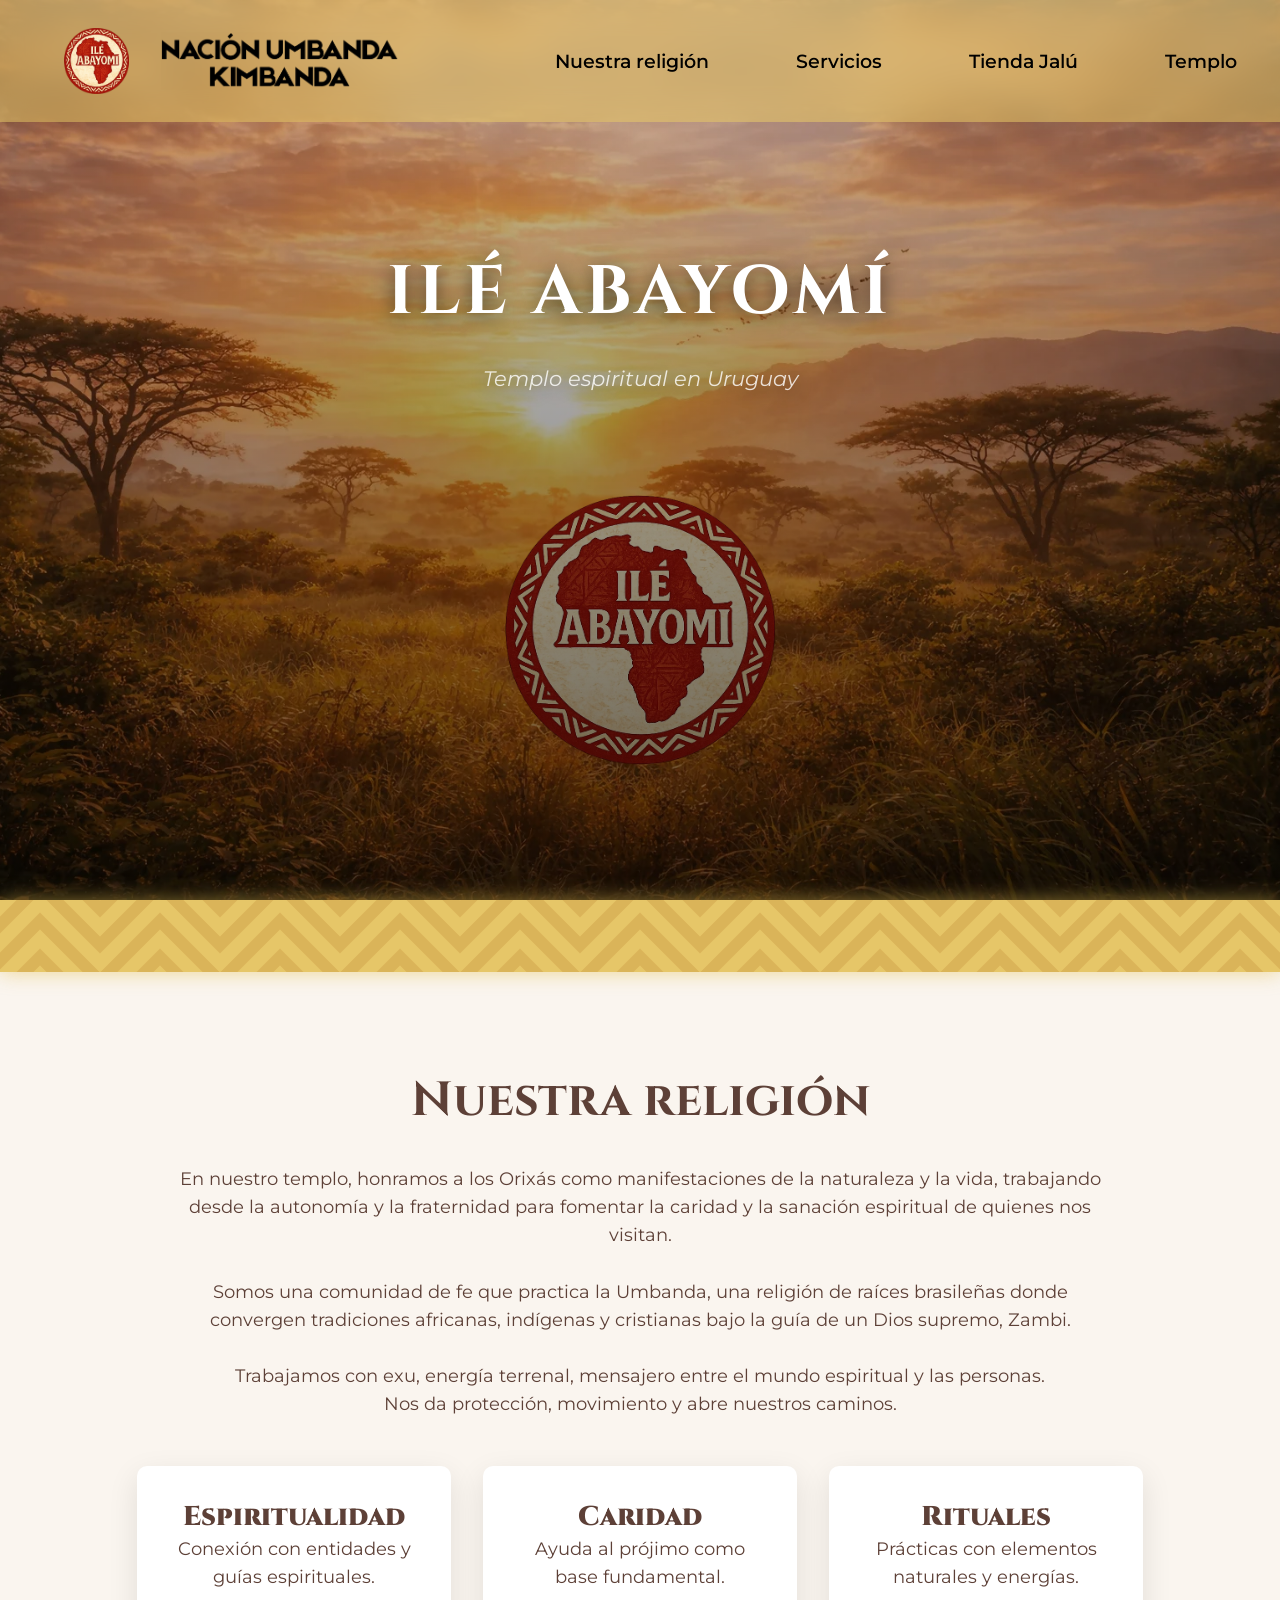
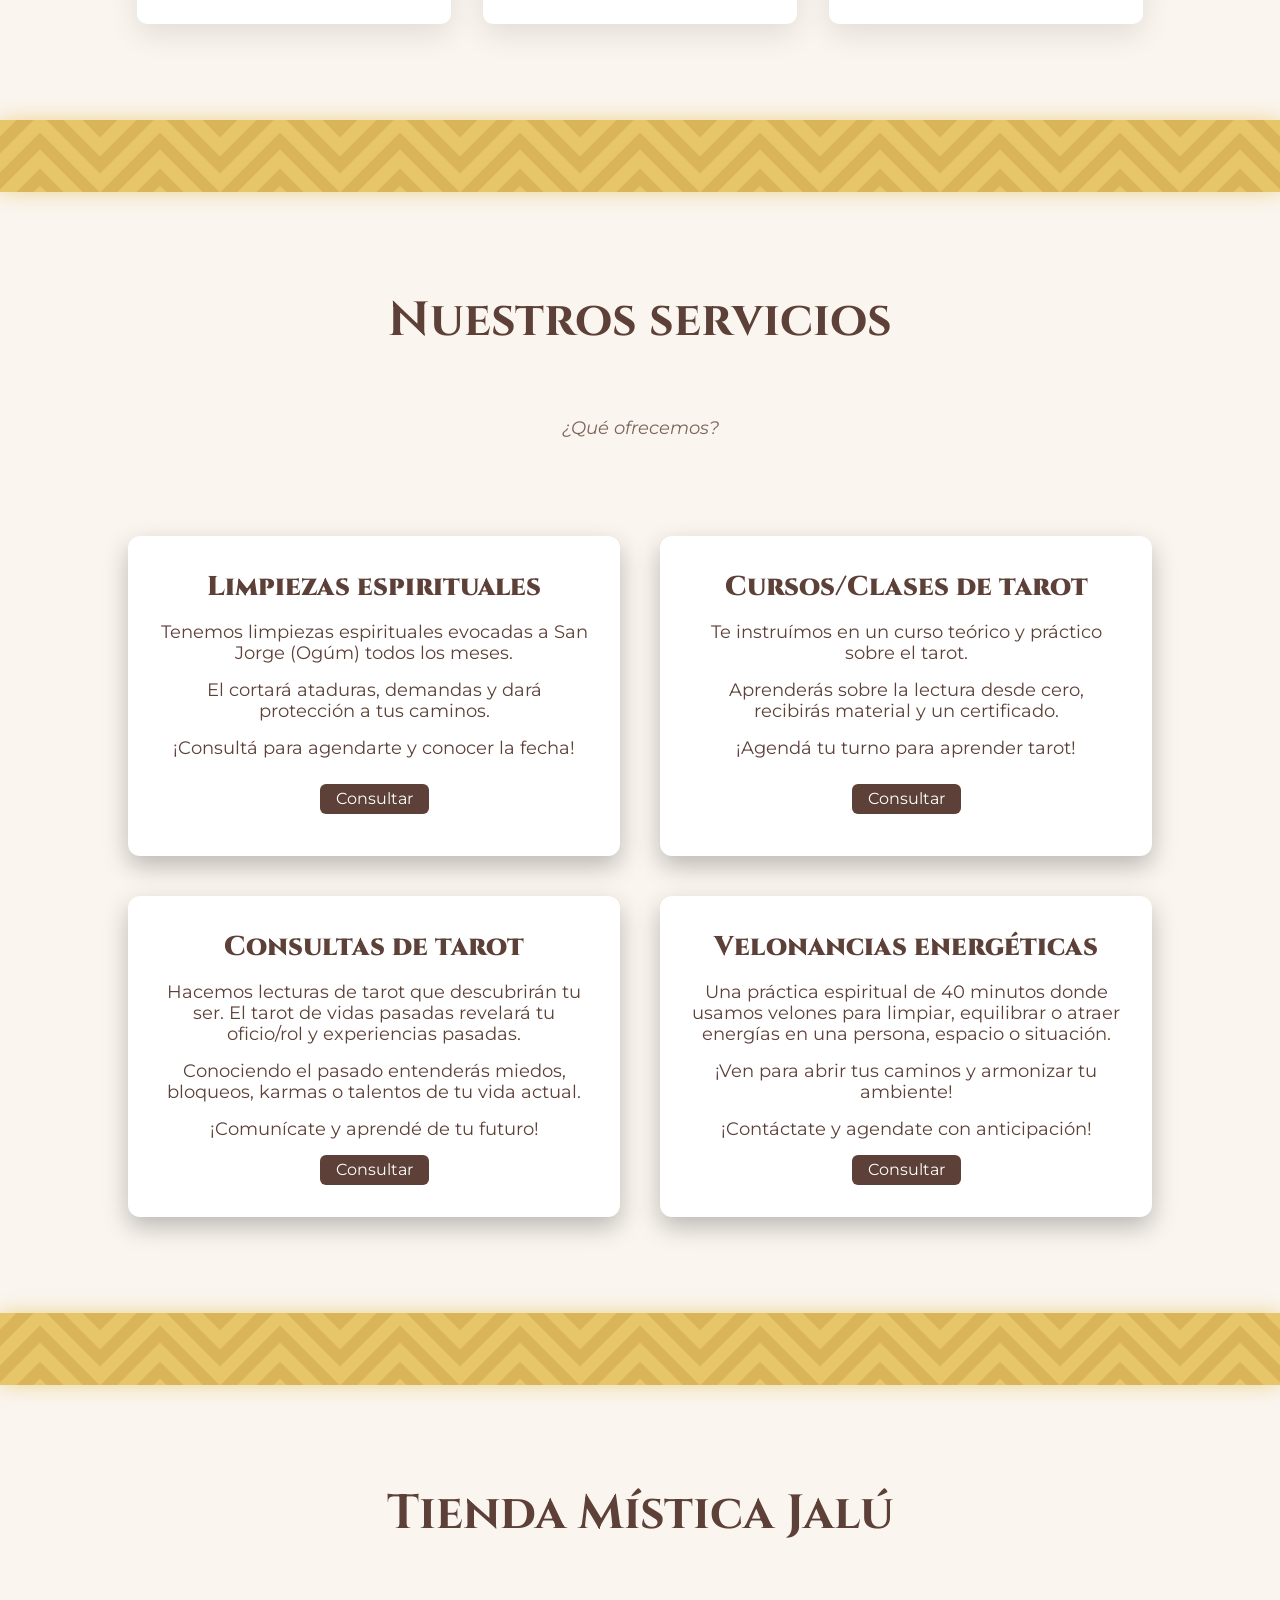
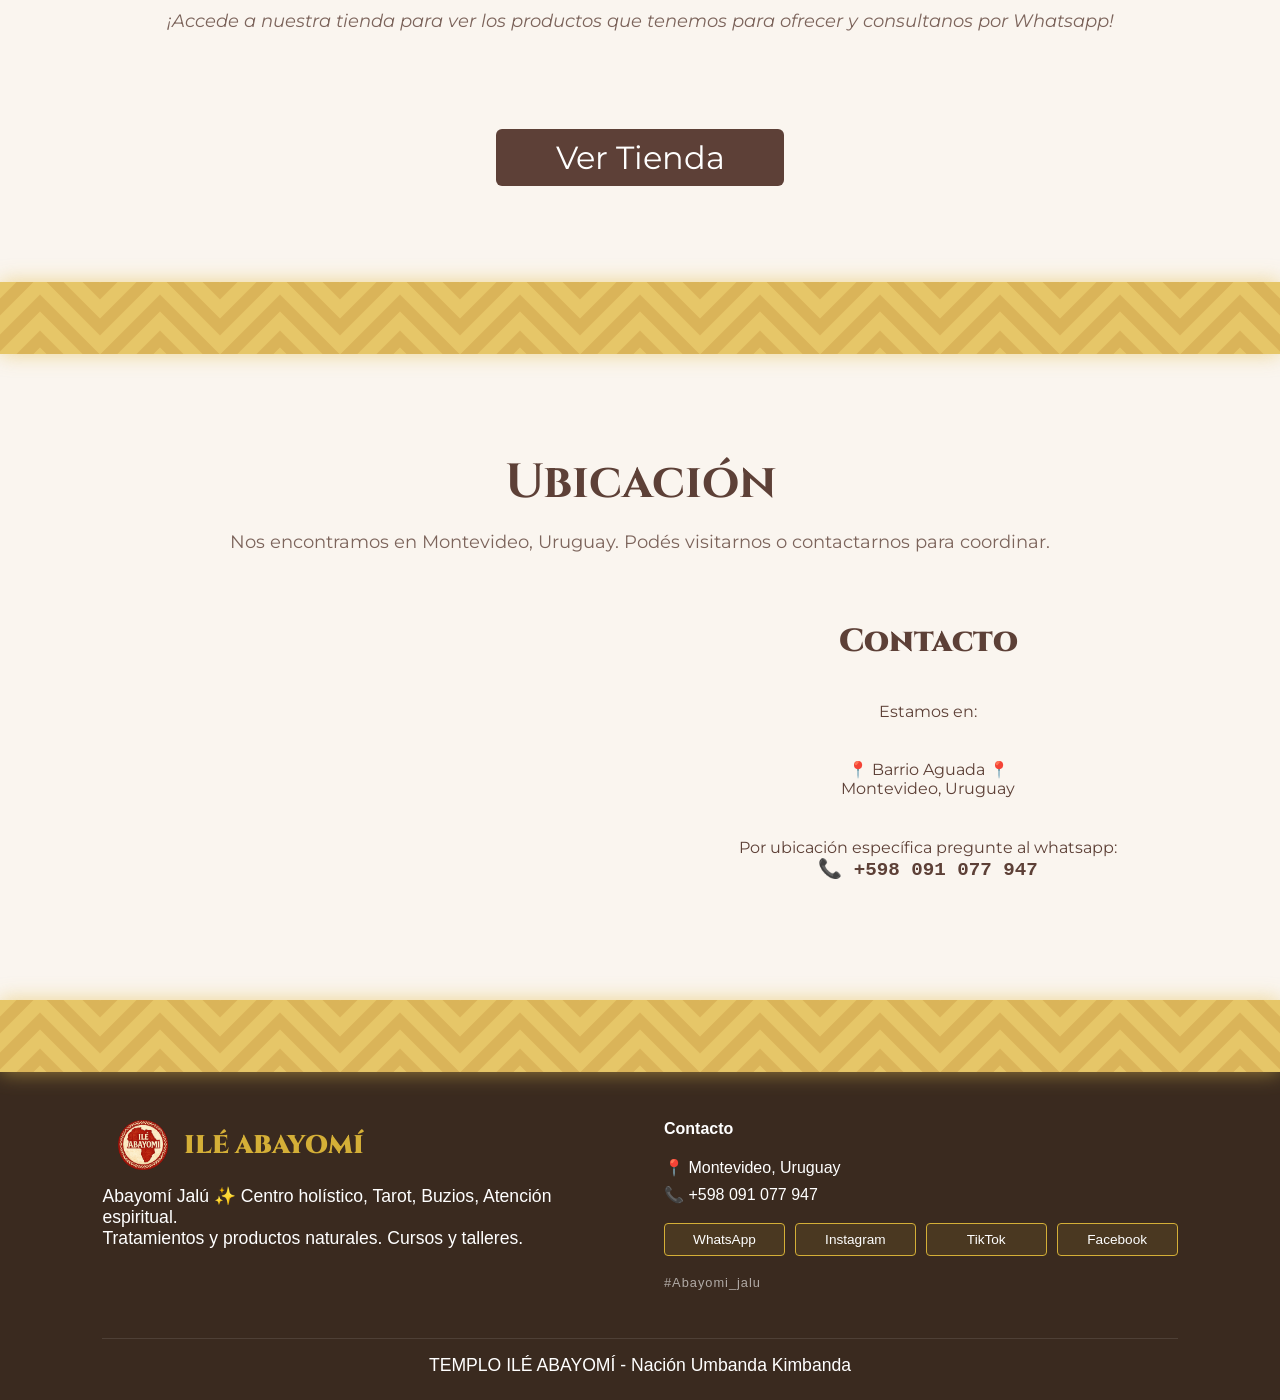
==== index.html @ a9d3235a "Update index.html" ====
<!DOCTYPE html>
<html lang="es">
<head>
    <meta charset="UTF-8">
    <meta name="viewport" content="width=device-width, initial-scale=1.0">

    <title>Ilé Abayomí | Templo de Umbanda y Tienda Mística Jalú</title>

    <link rel="icon" type="image/x-icon" href="assets/img/logo/favicon.ico">
    
    <link rel="preconnect" href="https://fonts.googleapis.com">
    <link rel="preconnect" href="https://fonts.gstatic.com" crossorigin>
    <link href="https://fonts.googleapis.com/css2?family=Cinzel:wght@400;700&family=Montserrat:wght@400;700;900&display=swap" rel="stylesheet">
    <link rel="stylesheet" href="style.css">

    <meta name="description" content="Templo de Umbanda en Montevideo. Terapias complementarias, cursos de Tarot y productos esotéricos en Tienda Mística Jalú. Encuentra guía espiritual y equilibrio.">

    <meta property="og:title" content="Ilé Abayomí | Templo & Tienda Mística">
    <meta property="og:description" content="Terapias espirituales, Tarot y productos naturales en Montevideo. Reconecta con tu esencia.">
    <meta property="og:image" content="https://abayomijalu.com/assets/img/logo/logo.webp"> 
    <meta property="og:url" content="https://abayomijalu.com">
    <meta property="og:type" content="website">

    <link rel="canonical" href="https://abayomijalu.com">
</head>
<body>
    <header>       
        <div class="div_logo">
            <a href="#hero">
                <img loading="lazy" src="assets/img/logo/logo.webp" class="logo" alt="Templo Umbanda Ilé Abayomí Montevideo logo">
                <img loading="lazy" src="assets/img/logo/horizontal.webp" alt="Templo Umbanda Ilé Abayomí Montevideo logo">
            </a>
        </div>
        <div class="menu-toggle">☰</div>
        <nav>
            <a href="#about_href">
                Nuestra religión
            </a>
            <a href="#services_href">
                Servicios
            </a>
            <a href="/TiendaMistica/">
                Tienda Jalú
            </a>
            <a href="#ubicacion_href">
                Templo
            </a>
        </nav>
    </header>
    <main>
        <section class="hero" id="hero">
            <div class="hero-content">
                <h1>ILÉ ABAYOMÍ</h1>
                <p class="subtitle">Templo espiritual en Uruguay</p>    
            </div>
            <img src="assets/img/logo/logo.webp" class="logo" alt="Templo Umbanda Ilé Abayomí Montevideo logo">
        </section>

        <div class="divisor" id="about_href"></div>

        <section class="about reveal">
            <h2>Nuestra religión</h2>

            <div class="about-content">
                <p>
                    En nuestro templo, honramos a los Orixás como manifestaciones de la naturaleza y la vida, trabajando desde la autonomía y la fraternidad para fomentar la caridad 
                    y la sanación espiritual de quienes nos visitan.
                    <br><br>
                    Somos una comunidad de fe que practica la Umbanda, una religión de raíces brasileñas donde convergen tradiciones africanas, indígenas y cristianas bajo la guía 
                    de un Dios supremo, Zambi.
                    <br><br>
                    Trabajamos con exu, energía terrenal, mensajero entre el mundo espiritual y las personas.
                    <br>
                    Nos da protección, movimiento y abre nuestros caminos.
                </p>
                

                <div class="cards">
                    <div class="card">
                        <h3>Espiritualidad</h3>
                        <p>Conexión con entidades y guías espirituales.</p>
                    </div>

                    <div class="card">
                        <h3>Caridad</h3>
                        <p>Ayuda al prójimo como base fundamental.</p>
                    </div>

                    <div class="card">
                        <h3>Rituales</h3>
                        <p>Prácticas con elementos naturales y energías.</p>
                    </div>
                </div>
            </div>
        </section>

        <div class="divisor" id="services_href"></div>

        <section class="servicios reveal" id="servicios">
            <h2>Nuestros servicios</h2>
            <p class="subtitle">¿Qué ofrecemos?</p>
            <div class="servicios-grid">
                <div class="servicio">
                    <h3>Limpiezas espirituales</h3>
                    <p>Tenemos limpiezas espirituales evocadas a San Jorge (Ogúm) todos los meses.</p>
                    <p>El cortará ataduras, demandas y dará protección a tus caminos. </p>
                    <p>¡Consultá para agendarte y conocer la fecha!</p>
                    <a href="https://wa.me/598091077947?text=Hola%20quiero%20saber%20sobre%20las%20limpiezas%20espirituales,%20lo%20vi%20en%20la%20página%20Ilé%20Abayomí."class="consultar" style="margin-top: auto; margin-bottom: auto;">Consultar</a>
                </div>
                
                <div class="servicio">
                    <h3>Cursos/Clases de tarot</h3>
                    <p>Te instruímos en un curso teórico y práctico sobre el tarot.</p>
                    <p>Aprenderás sobre la lectura desde cero, recibirás material y un certificado.</p>
                    <p>¡Agendá tu turno para aprender tarot!</p>
                    <a href="https://wa.me/598091077947?text=Hola%20quiero%20saber%20sobre%20las%20clases%20de%20tarot,%20lo%20vi%20en%20la%20página%20Ilé%20Abayomí." class="consultar" style="margin-top: auto; margin-bottom: auto;">Consultar</a>
                </div>

                <div class="servicio">
                    <h3>Consultas de tarot</h3>
                    <p>Hacemos lecturas de tarot que descubrirán tu ser. El tarot de vidas pasadas revelará tu oficio/rol y experiencias pasadas.</p>
                    <p>Conociendo el pasado entenderás miedos, bloqueos, karmas o talentos de tu vida actual.</p>
                    <p>¡Comunícate y aprendé de tu futuro!</p>
                    <a href="https://wa.me/598091077947?text=Hola%20quiero%20saber%20sobre%20las%20consultas%20de%20tarot,%20lo%20vi%20en%20la%20página%20Ilé%20Abayomí." class="consultar" style="margin-top: auto; margin-bottom: auto;">Consultar</a>
                </div>

                <div class="servicio">
                    <h3>Velonancias energéticas</h3>
                    <p>Una práctica espiritual de 40 minutos donde usamos velones para limpiar, equilibrar o atraer energías en una persona, espacio o situación.</p>
                    <p>¡Ven para abrir tus caminos y armonizar tu ambiente!</p>
                    <p>¡Contáctate y agendate con anticipación!</p>
                    <a href="https://wa.me/598091077947?text=Hola%20quiero%20saber%20sobre%20las%20velonancias%20energéticas,%20lo%20vi%20en%20la%20página%20Ilé%20Abayomí." class="consultar" style="margin-top: auto; margin-bottom: auto;">Consultar</a>
                </div>
            </div>
        </section>

        
        <div class="divisor" id="products_href"></div>

        <section class="shop_advice">
            <h2>Tienda Mística Jalú</h2>
            <p class="subtitle" style="margin-top: 4rem">
                ¡Accede a nuestra tienda para ver los productos que tenemos para ofrecer y consultanos por Whatsapp!
            </p>   
            <a class="consultar" style="margin-top: 3rem;" href="/TiendaMistica/" >Ver Tienda</a>
        </section>
        
        <div class="divisor" id="ubicacion_href"></div>

        <section class="ubicacion reveal" id="ubicacion">
            <h2>Ubicación</h2>

            <p class="ubicacion-texto">
                Nos encontramos en Montevideo, Uruguay. Podés visitarnos o contactarnos para coordinar.
            </p>

            <div class="ubicacion-container">
                <div class="mapa">
                    <iframe 
                        src="https://www.google.com/maps?q=Aguada,Montevideo,Uruguay&z=15&output=embed"
                        loading="lazy">
                    </iframe>
                </div>

                <div class="info">
                    <h3>Contacto</h3>
                    <p> Estamos en: </p>
                    <p>📍 Barrio Aguada 📍 <br>Montevideo, Uruguay</p>
  
                    <p style="text-align: center;">Por ubicación específica pregunte al whatsapp: <br> <a href="https://wa.me/598091077947?text=Hola,%20¿dónde%20se%20ubica%20el%20templo%20Ilé%20Abayomí?" target="_blank" class="btn">
                        📞 +598 091 077 947 
                    </a></p>

                    
                </div>
            </div>
        </section>

        <div class="divisor"></div>

    </main>

    <footer>
        <div class="footer-container">
            <div class="footer-section">
                <h3 style="display: flex; align-items: center; gap: 1rem; margin-left: 1rem; "><img loading="lazy" src="assets/img/logo/logo.webp" class="logo" style="width: 50px" alt="Templo Umbanda Ilé Abayomí Montevideo logo">ILÉ ABAYOMÍ</h3>
                <p>Abayomí Jalú ✨ Centro holístico, Tarot, Buzios, Atención espiritual.<br> 
                Tratamientos y productos naturales. Cursos y talleres.</p>
            </div>

        <div class="footer-section" id="footer-contacto">
            <h4>Contacto</h4>
            
            <div class="info-directa">
                <span>📍 Montevideo, Uruguay</span>
                <span>📞 +598 091 077 947</span>
            </div>

            <div class="redes-contenedor">
                <a href="https://wa.me/598091077947" target="_blank" class="red-link">WhatsApp</a>
                <a href="https://www.instagram.com/abayomi_jalu/" target="_blank" class="red-link">Instagram</a>
                <a href="https://www.tiktok.com/@abayom.jal" target="_blank" class="red-link">TikTok</a>
                <a href="https://www.facebook.com/share/19mAh4aRN4/" target="_blank" class="red-link">Facebook</a>
            </div>
            
            <span class="user-handle">#Abayomi_jalu</span>
        </div>
        </div>

        <div class="footer-bottom">
            <p>TEMPLO ILÉ ABAYOMÍ - Nación Umbanda Kimbanda</p>
            
        </div>
    </footer>

    <script>
        const toggle = document.querySelector(".menu-toggle");
        const nav = document.querySelector("nav");

        toggle.addEventListener("click", () => {
            nav.classList.toggle("active");
        });

        const reveals = document.querySelectorAll(".reveal");

        window.addEventListener("scroll", () => {
            reveals.forEach(el => {
                const top = el.getBoundingClientRect().top;
                const windowHeight = window.innerHeight;

                if(top < windowHeight - 50){
                    el.classList.add("active");
                }
            });
        });
    </script>

    <script type="application/ld+json">
    {
    "@context": "https://schema.org",
    "@type": "ReligiousOrganization",
    "name": "Ilé Abayomí",
    "address": {
        "@type": "PostalAddress",
        "addressLocality": "Montevideo",
        "addressCountry": "UY"
    },
    "areaServed": "Montevideo",
    "telephone": "+598091077947"
    }
    </script>
</body>
</html>
---- style.css ----
:root   {
    --blanco: rgb(253, 248, 228);
    --color-primario: #e0c361;
    --color-primario2: #c18a24;
    --color-contraste: #5D4037;
}

html{
    scroll-behavior: smooth;
}

img {
    pointer-events: none;
    user-select: none;
}


*{
    margin: 0;
    padding: 0;
}

a{
    text-decoration: none;
}

body{
    background-color: rgb(250, 245, 239);
    color: var(--color-contraste);
    font-family: 'Montserrat', sans-serif;
}

h1, h2, h3 {
    font-family: 'Cinzel', serif;
}
h2{
    text-align: center;
    font-size: 3rem;
}

.subtitle {
    font-style: italic;
    opacity: 0.8;
    margin-bottom: 50px;
}

.reveal{
    opacity: 0;
    transform: translateY(40px);
    transition: all 0.8s ease;
}

.reveal.active{
    opacity: 1;
    transform: translateY(0);
}

p{
    font-size: 1.1rem;

    overflow-wrap: break-word;
    word-break: break-word; 
}



.divisor{
    width: 100%;
    height: 72px;
    background-size: 120px 36px;
    background-position: center;
    opacity: 0.85;
    background-color: #e3be51;
    background-image: url("data:image/svg+xml,%3Csvg width='40' height='12' viewBox='0 0 40 12' xmlns='http://www.w3.org/2000/svg'%3E%3Cpath d='M0 6.172L6.172 0h5.656L0 11.828V6.172zm40 5.656L28.172 0h5.656L40 6.172v5.656zM6.172 12l12-12h3.656l12 12h-5.656L20 3.828 11.828 12H6.172zm12 0L20 10.172 21.828 12h-3.656z' fill='%23c18a24' fill-opacity='0.4' fill-rule='evenodd'/%3E%3C/svg%3E");
    box-shadow: 0 0 20px rgba(227, 190, 81, 0.7);
}



header {
    width: 100%;
    display: flex;
    justify-content: space-between;
    align-items: center;
    height: calc(8vh + 50px);
    background-color: var(--color-acento);
    position: fixed;
    z-index: 9999;
    backdrop-filter: blur(15px);
    -webkit-backdrop-filter: blur(15px);
    background-color: rgba(238, 207, 103, 0.5);
    top: 0;
}

.div_logo{
    width: 55%;
    max-width: 400px;
    min-width: 150px;
    height: 100%;
    display: flex;
    align-items: center;
    padding: 2rem;
}

.div_logo > a{
    display: flex;
    width: 100%;
    height: 60%;
    flex-direction: row;
    align-items: center;
    justify-content: space-evenly;
}

.div_logo > a > img{
    height: 80%;
}
.div_logo > a > .logo{
    height: 90%;
}


.logo {
    aspect-ratio: 1 / 1;
}

@media (max-width: 950px){
    .div_logo{
        padding: 1rem;
    }
}

@media (max-width: 650px){
    .div_logo{
        width: 70%;
        padding: 1rem;
    }
    .div_logo > a{
        height: 15vw;
    }
    .div_logo > a > img{
        width: 70%;
    }
    .div_logo > a > .logo{
        height: 70%;
        width: auto;
    }
}


nav{
    width: 45%;
    min-width: 200px;
    display: flex;
    flex-wrap: wrap;
    justify-content: space-around;
    color: #000000;
    font-weight: 550;
}
nav > a{
    font-size: calc(0.8rem + 0.5vw);
    cursor: pointer;
    transition: 0.15s ease-in-out;
    color: #000000;
}

nav a:hover{
    color: #5D4037;
    cursor: pointer;
}

.menu-toggle{
    display: none;
    font-size: 2rem;
    cursor: pointer;
    margin-right: 2rem;
    user-select: none;
}

@media (max-width: 1400px){
    nav{
        width: 60%;
    }
}

section{
    padding: 6rem 10%;
    text-align: center;
}


@media (max-width: 1000px){

    nav{
        position: fixed;
        top: calc(8vh + 50px);
        right: 0vw;
        flex-direction: column;
        
        backdrop-filter: blur(15px);
        -webkit-backdrop-filter: blur(15px);
        background-color: rgba(212, 184, 92, 0.65);
        text-align: center;

        transform: translateX(80px);
        opacity: 0;
        pointer-events: none;

        width: 25vw;
        height: 200px;
        
        padding: 1rem;

        transition: all 0.3s ease;
        cursor: pointer;
    }

    nav > a{
        font-size: calc(1rem + 0.5vw);
    }

    nav.active{
        display: flex;
        transform: translateX(0);
        opacity: 1;
        pointer-events: auto;
    }

    .menu-toggle{
        display: block;
    }
}



.hero{
    padding: 0 1rem;
    height: 100vh;
    background-image: url("/assets/img/hero.webp");
    background-position: center;
    background-size: cover;
    overflow: hidden;
}

.hero img{
    margin-top: 3vh;
    height: 30%;
    z-index: 99;
}

@media (max-width: 800px){
    .hero img{
        margin-top: 7vh;
        width: 40vw;
        height: 40vw;
    }
}

.hero-content{
    display: flex;
    justify-content: center;
    flex-wrap: wrap;
    width: 100%;
    margin-top: 22vh;
    height: 30vh;
}

.hero::before{
    height: 100vh;
    content: "";
    position: absolute;
    inset: 0;
    background: linear-gradient(
        to bottom,
        rgba(0,0,0,0.15),
        rgba(0,0,0,0.6)
    );
}

h1{
    font-size: calc(1.4rem + 3.6vw);
    font-weight: 700;
    letter-spacing: 4px;
    color: #ffffff;
    z-index: 15;
    width: 100%;
    text-align: center;
    padding-top: 3rem;
    text-shadow: 0 4px 20px rgba(0,0,0,0.6);
}

.hero-content > p{
    z-index: 5;
    color:#ffffff;
    font-family: 'Montserrat', sans-serif;
    font-size: calc(0.7rem + 0.8vw);
    text-shadow: 0 4px 20px rgba(0,0,0,0.6);
}

.hero-content{
    animation: fadeUp 1s ease;
}

@keyframes fadeUp{
    from{
        opacity: 0;
        transform: translateY(40px);
    }
    to{
        opacity: 1;
        transform: translateY(0);
    }
}






.about-content{
    margin-top: 2rem;
}

.about p{
    max-width: 950px;
    margin: auto;
    line-height: 1.6;
}

.cards{
    margin-top: 3rem;
    display: flex;
    gap: 2rem;
    height: fit-content;
    width: 80vw;
    justify-content: center;
    flex-wrap: wrap;
    cursor:default;
}

.card h3{
    width: 100%;
}

.card{
    background: white;
    width: 250px;
    padding: 2rem;
    border-radius: 10px;
    box-shadow: 0 10px 30px rgba(0,0,0,0.1);
    transition: 0.15s;
}

@media (max-width: 300px){
    .card{
        max-width: 200px;
        width: 250px;
    }
}

.card:hover{
    transform: translateY(-10px);
}






h3{
    font-size: 1.7rem;
    font-weight: 900;
}

.servicios{
    display: flex;
    text-align: center;
    flex-direction: column;
    justify-content: space-evenly;
}

.servicios h2{
    padding-bottom: 4rem;
    width: 100%;
    text-align: center;
}

.servicios-grid {
    margin-top: 3rem;
    width: 100%;
    margin-left: auto;
    margin-right: auto;
    display: grid;
    /* Forzamos 2 columnas y 2 filas con tu medida base */
    grid-template-columns: repeat(2, minmax(calc(2vw + 200px), 1fr));
    grid-template-rows: repeat(2, minmax(calc(2vw + 200px), 1fr));
    gap: 2.5rem;
}

@media (max-width: 1200px){
    .servicio p{
        font-size: 1rem;
    }
}

@media (max-width: 900px){
    .servicios-grid {
        margin-top: 3rem;
        width: 100%;
        display: grid;
        /* Forzamos 2 columnas y 2 filas con tu medida base */
        grid-template-columns: repeat(1, minmax(calc(2vw + 200px), 1fr));
        grid-template-rows: repeat(1, minmax(calc(2vw + 200px), 1fr));
        gap: 2rem;
    }
}



.servicio{
    background: white;
    padding: 2rem;
    border-radius: 12px;
    box-shadow: 0 10px 25px rgba(0,0,0,0.25);
    transition: 0.3s;
    display: flex;
    flex-direction: column;
    justify-content: space-between;
    gap: 1rem;
}

.servicio:hover{
    transform: translateY(-5px);
}

.consultar{
    padding: 0.3rem 1rem;
    background: var(--color-acento);
    color: #ffffff;
    background-color: #5D4037;
    text-decoration: none;
    border-radius: 6px;
    height: 20px;
    transition: 0.2s;
    margin-left: auto;
    cursor:pointer;
    margin-bottom: auto;
    margin-right: auto;
}

.consultar:hover{
    background: #c9a93f;
}






.ubicacion-texto{
    margin-top: 1rem;
    opacity: 0.8;
}

.ubicacion-container{
    margin-top: 3rem;
    display: flex;
    width: 100%;
    gap: 4rem;
    flex-wrap: wrap;
    justify-content: center;
}

.mapa iframe{
    width: 40vw;
    height: 300px;
    border: none;
    border-radius: 12px;
}


.info{
    height: 300px;
    text-align: left;
    display: flex;
    flex-direction: column;
    justify-content: space-around;
    align-items: center;

}

.info p{
    font-size: 1rem;
    text-align: center;
}

@media (max-width: 1020px){
    .mapa iframe{
        width: 80vw;
        height: calc(30vw + 100px);
    }
    .info{
        align-items: center;
    }
}

@media (max-width: 720px){
    .mapa iframe{
        width: 80vw;
        height: calc(25vw + 300px);
    }
}


.info a{
    color: var(--color-contraste);
    font-family: 'Courier New', Courier, monospace;
    font-weight: 700;
    font-size: 1.2rem;
    transition: 0.2s;
}

.info a:hover{
    color: #c18a24;
}

.info h3{
    font-size: 2rem;
}


.shop_advice{
    display: flex;
    height: fit-content;
    flex-direction: column;
    justify-content: space-between;
}

.shop_advice > a{
    width: 16rem;
    height: 3rem;
    font-size: 2rem;
    display: flex;
    align-items: center;
    justify-content: center;
}

@media (max-width: 400px){
    .shop_advice > a{
        width: 70vw;
        height: 20vw;
    }
}



footer {
    background: #3a2a1f;
    color: #fff;
    padding: 3rem 8% 1.5rem;
    font-family: 'Segoe UI', Tahoma, Geneva, Verdana, sans-serif;
}

.footer-container {
    display: flex;
    justify-content: space-between;
    align-items: flex-start;
    gap: 3rem;
    flex-wrap: wrap;
}

.footer-section {
    flex: 1;
    min-width: 200px;
    margin-left: auto;
    margin-right: auto;
}

.footer-section h3 {
    color: #d4af37; /* Dorado */
    font-size: 1.6rem;
    margin-bottom: 1rem;
}

#footer-contacto {
    display: flex;
    flex-direction: column;
    gap: 1.2rem;
}

.info-directa {
    display: flex;
    flex-direction: column;
    gap: 0.5rem;
}

.redes-contenedor {
    display: grid;
    grid-template-columns: repeat(auto-fit, minmax(100px, 1fr)); 
    gap: 10px;
    width: 100%;
}

.red-link {
    display: flex;
    align-items: center;
    justify-content: center;
    padding: 8px 5px;
    background: rgba(212, 175, 55, 0.1); /* Fondo dorado muy sutil */
    border: 1px solid #d4af37;
    border-radius: 4px;
    color: #fff !important; /* Forzamos que no sea azul */
    text-decoration: none !important;
    font-size: 0.85rem;
    transition: all 0.3s ease;
}

.red-link:hover {
    background: #d4af37;
    color: #3a2a1f !important;
}

.user-handle {
    font-size: 0.8rem;
    opacity: 0.6;
    letter-spacing: 1px;
}

.footer-bottom {
    text-align: center;
    margin-top: 3rem;
    padding-top: 1rem;
    border-top: 1px solid rgba(255,255,255,0.1);
    font-size: 0.8rem;
}

/* --- RESPONSIVE PARA MÓVIL --- */
@media (max-width: 768px) {
    .footer-container {
        flex-direction: column;
        text-align: center;
    }
    
    #footer-contacto {
        align-items: center;
        width: 100%;
    }

    .redes-contenedor {
        /* En móvil, si son muchos, se ponen de a 2 por fila */
        grid-template-columns: repeat(2, 1fr);
        max-width: 250px;
    }
}
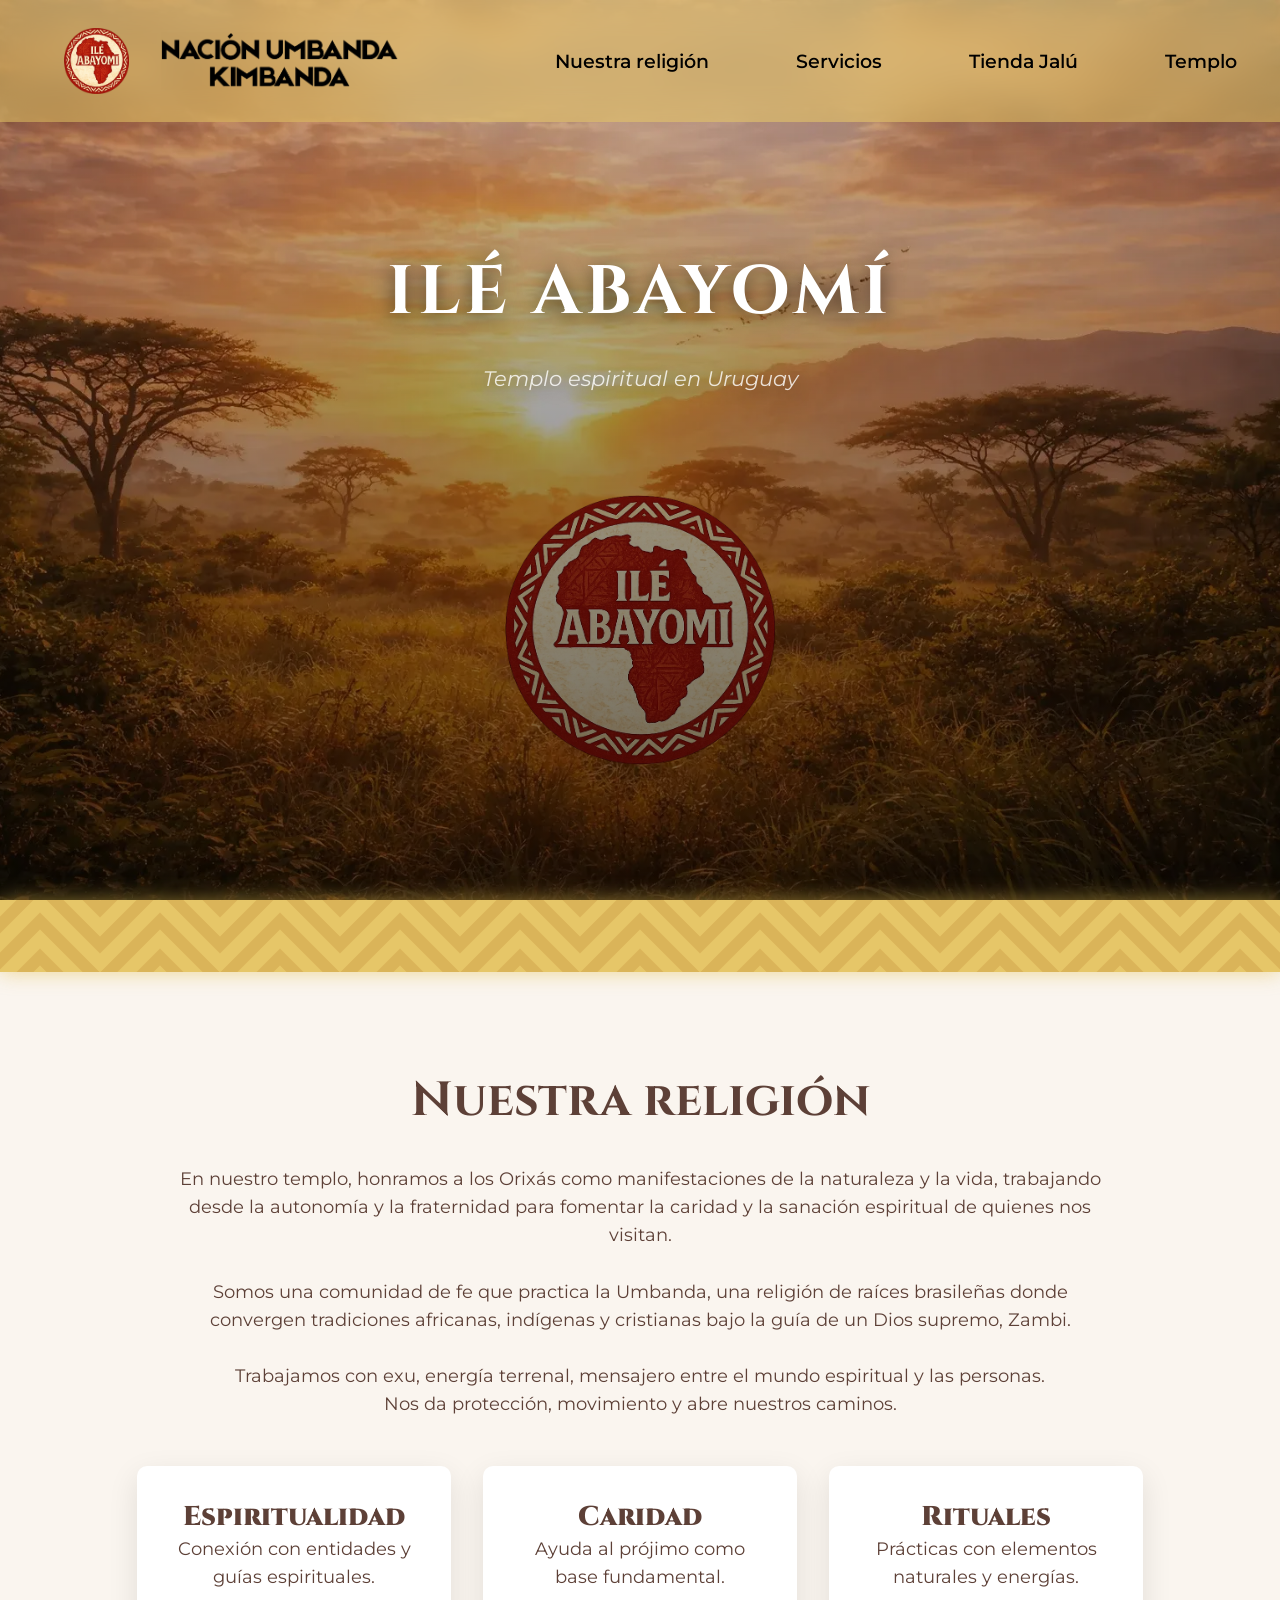
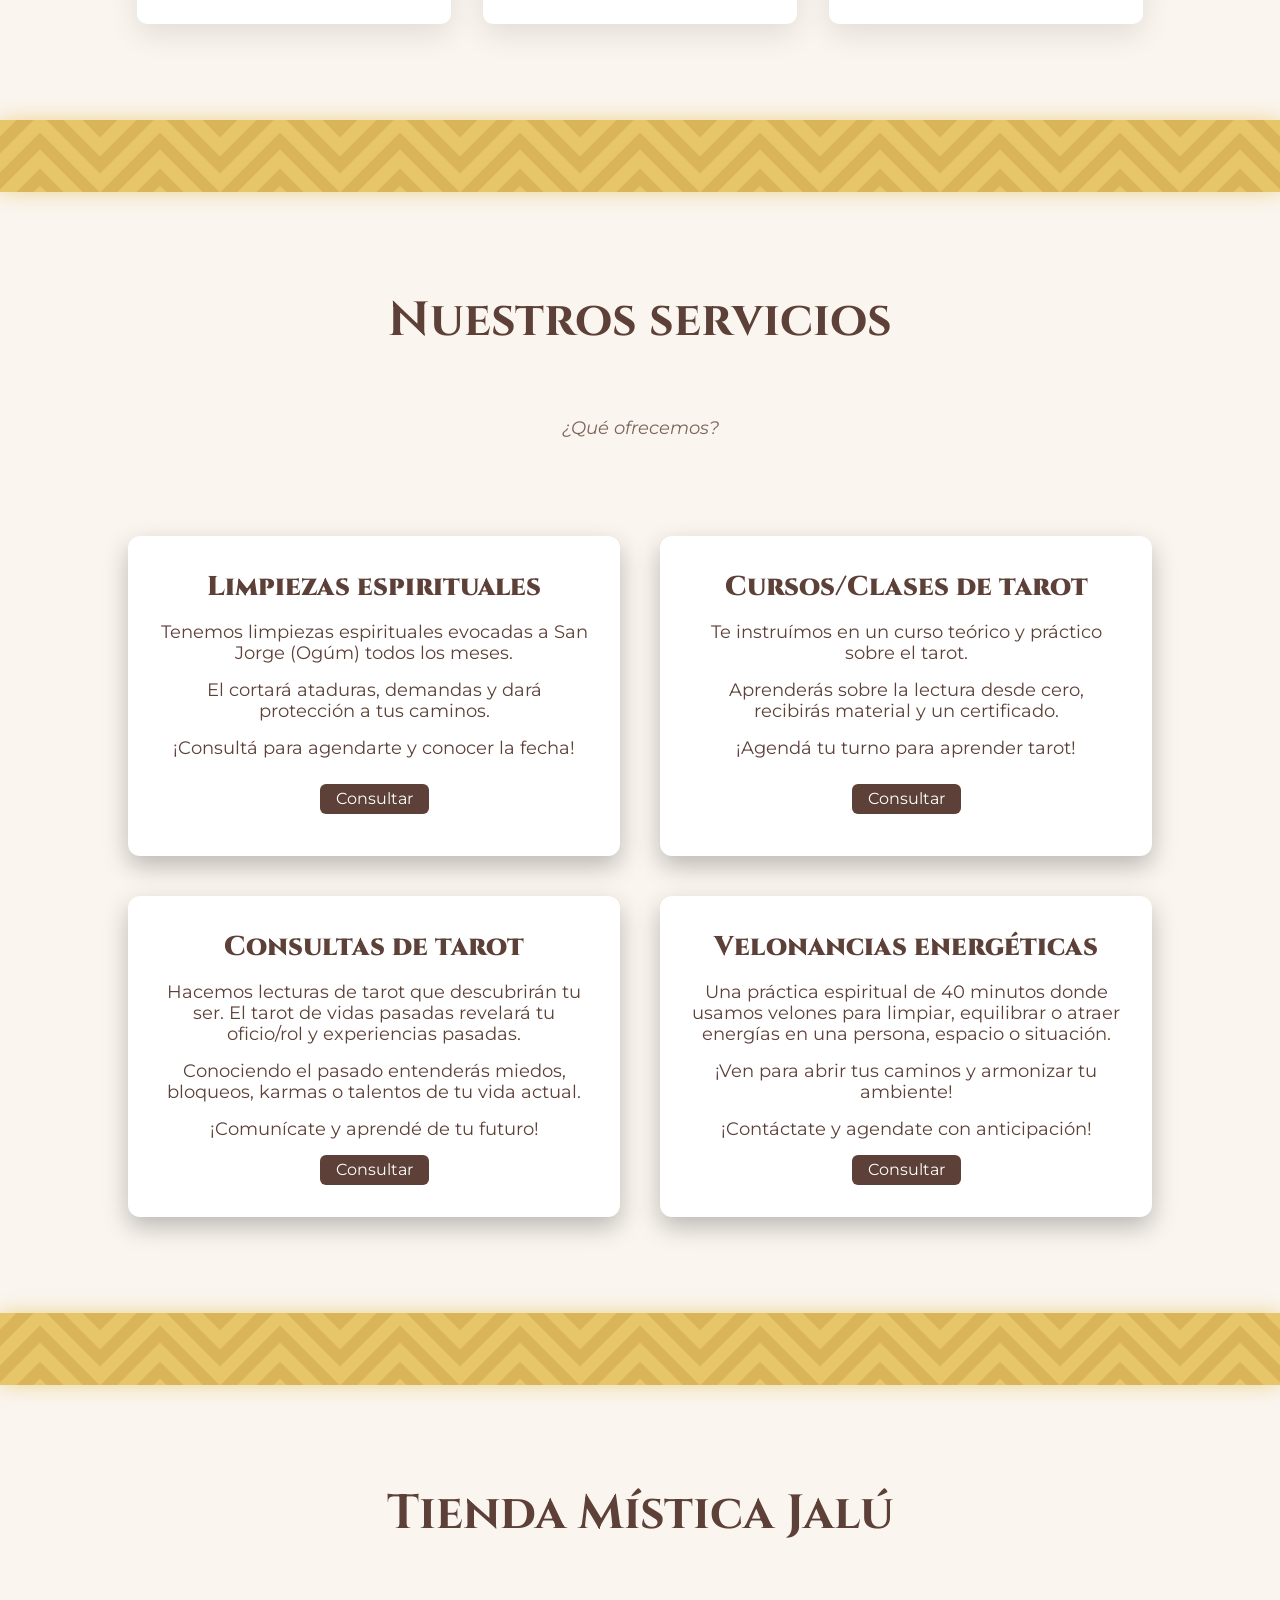
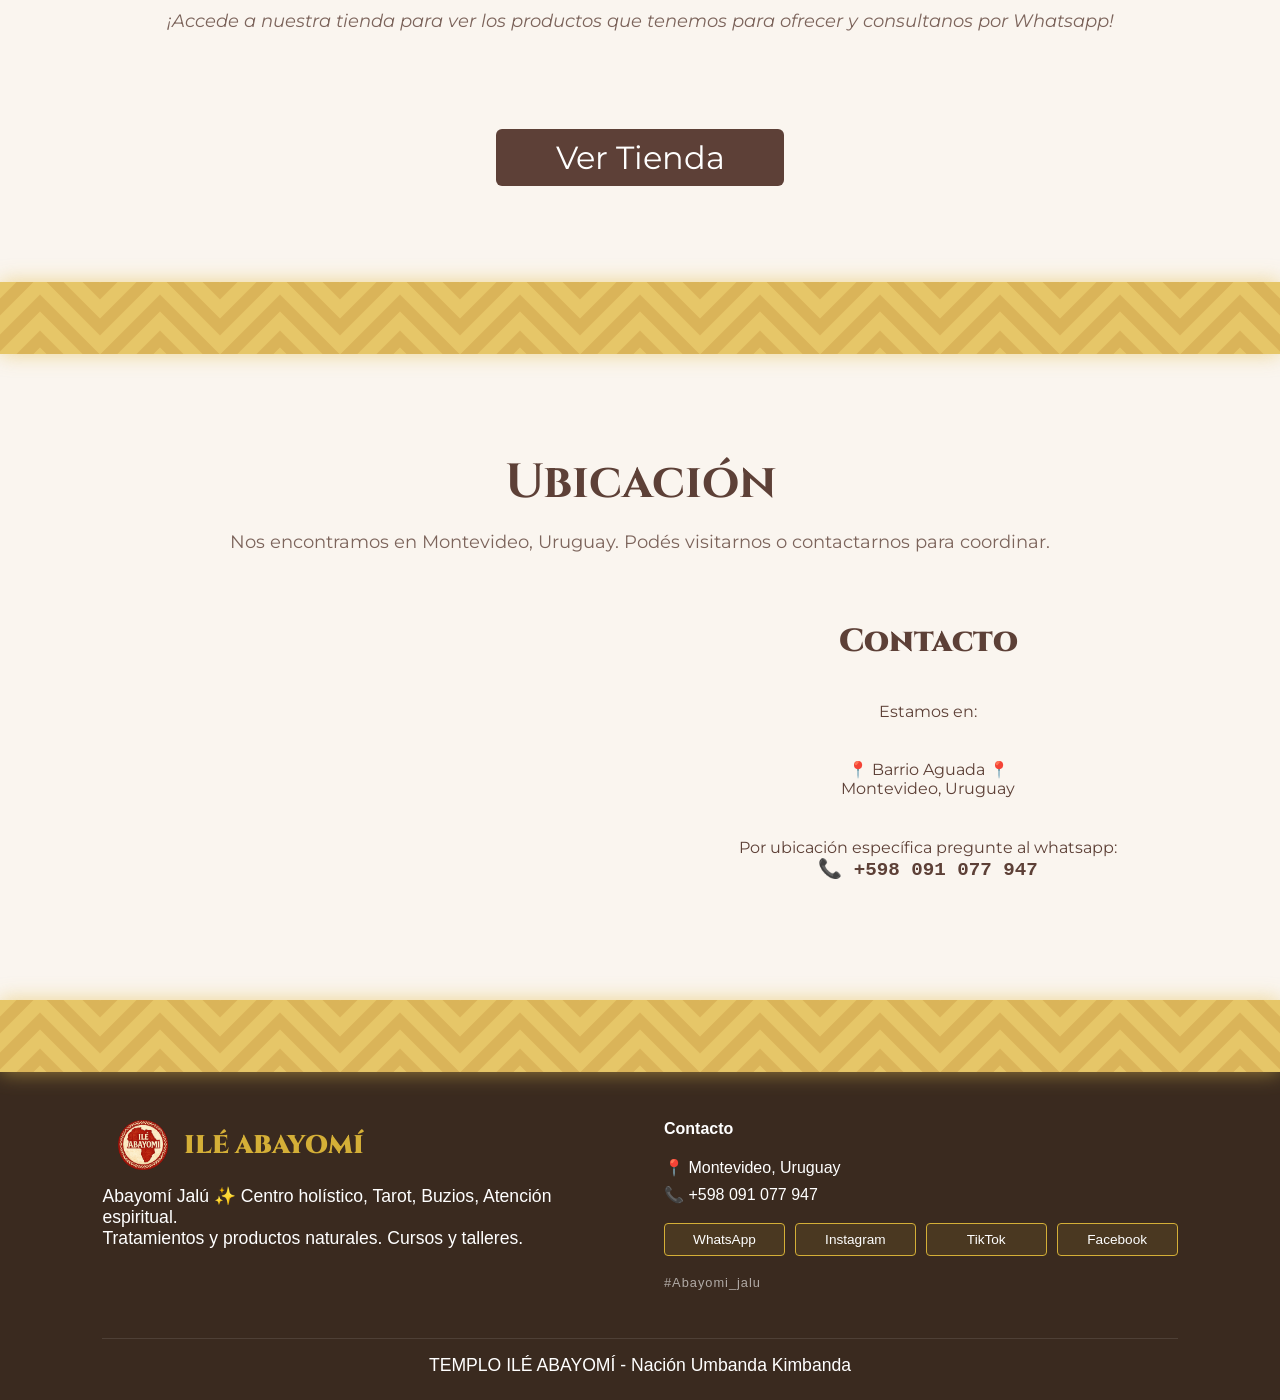
==== commit babe1d0b: "Update index.html" ====
--- a/index.html
+++ b/index.html
@@ -11,6 +11,7 @@
     <link rel="preconnect" href="https://fonts.googleapis.com">
     <link rel="preconnect" href="https://fonts.gstatic.com" crossorigin>
     <link href="https://fonts.googleapis.com/css2?family=Cinzel:wght@400;700&family=Montserrat:wght@400;700;900&display=swap" rel="stylesheet">
+    <link rel="preload" as="image" href="assets/img/hero.webp" fetchpriority="high">
     <link rel="stylesheet" href="style.css">
 
     <meta name="description" content="Templo de Umbanda en Montevideo. Terapias complementarias, cursos de Tarot y productos esotéricos en Tienda Mística Jalú. Encuentra guía espiritual y equilibrio.">
@@ -20,6 +21,7 @@
     <meta property="og:image" content="https://abayomijalu.com/assets/img/logo/logo.webp"> 
     <meta property="og:url" content="https://abayomijalu.com">
     <meta property="og:type" content="website">
+    
 
     <link rel="canonical" href="https://abayomijalu.com">
 </head>
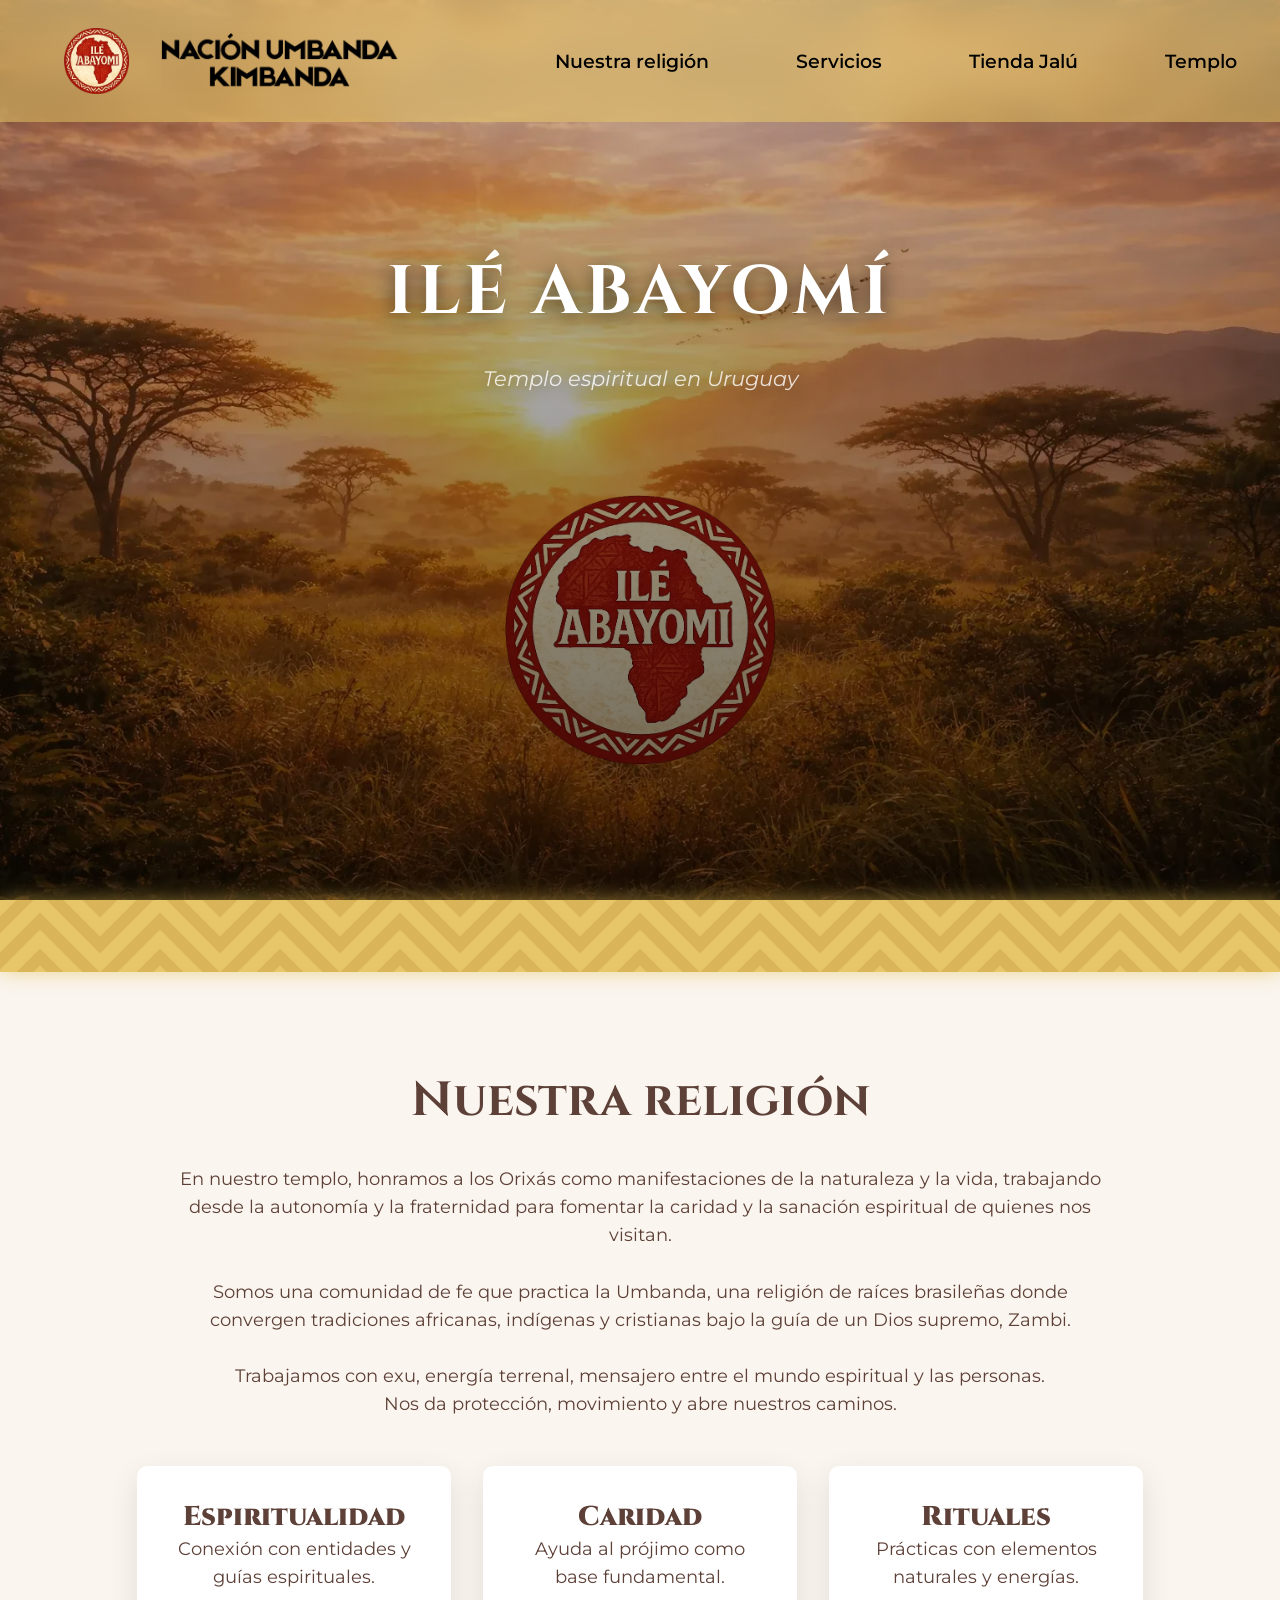
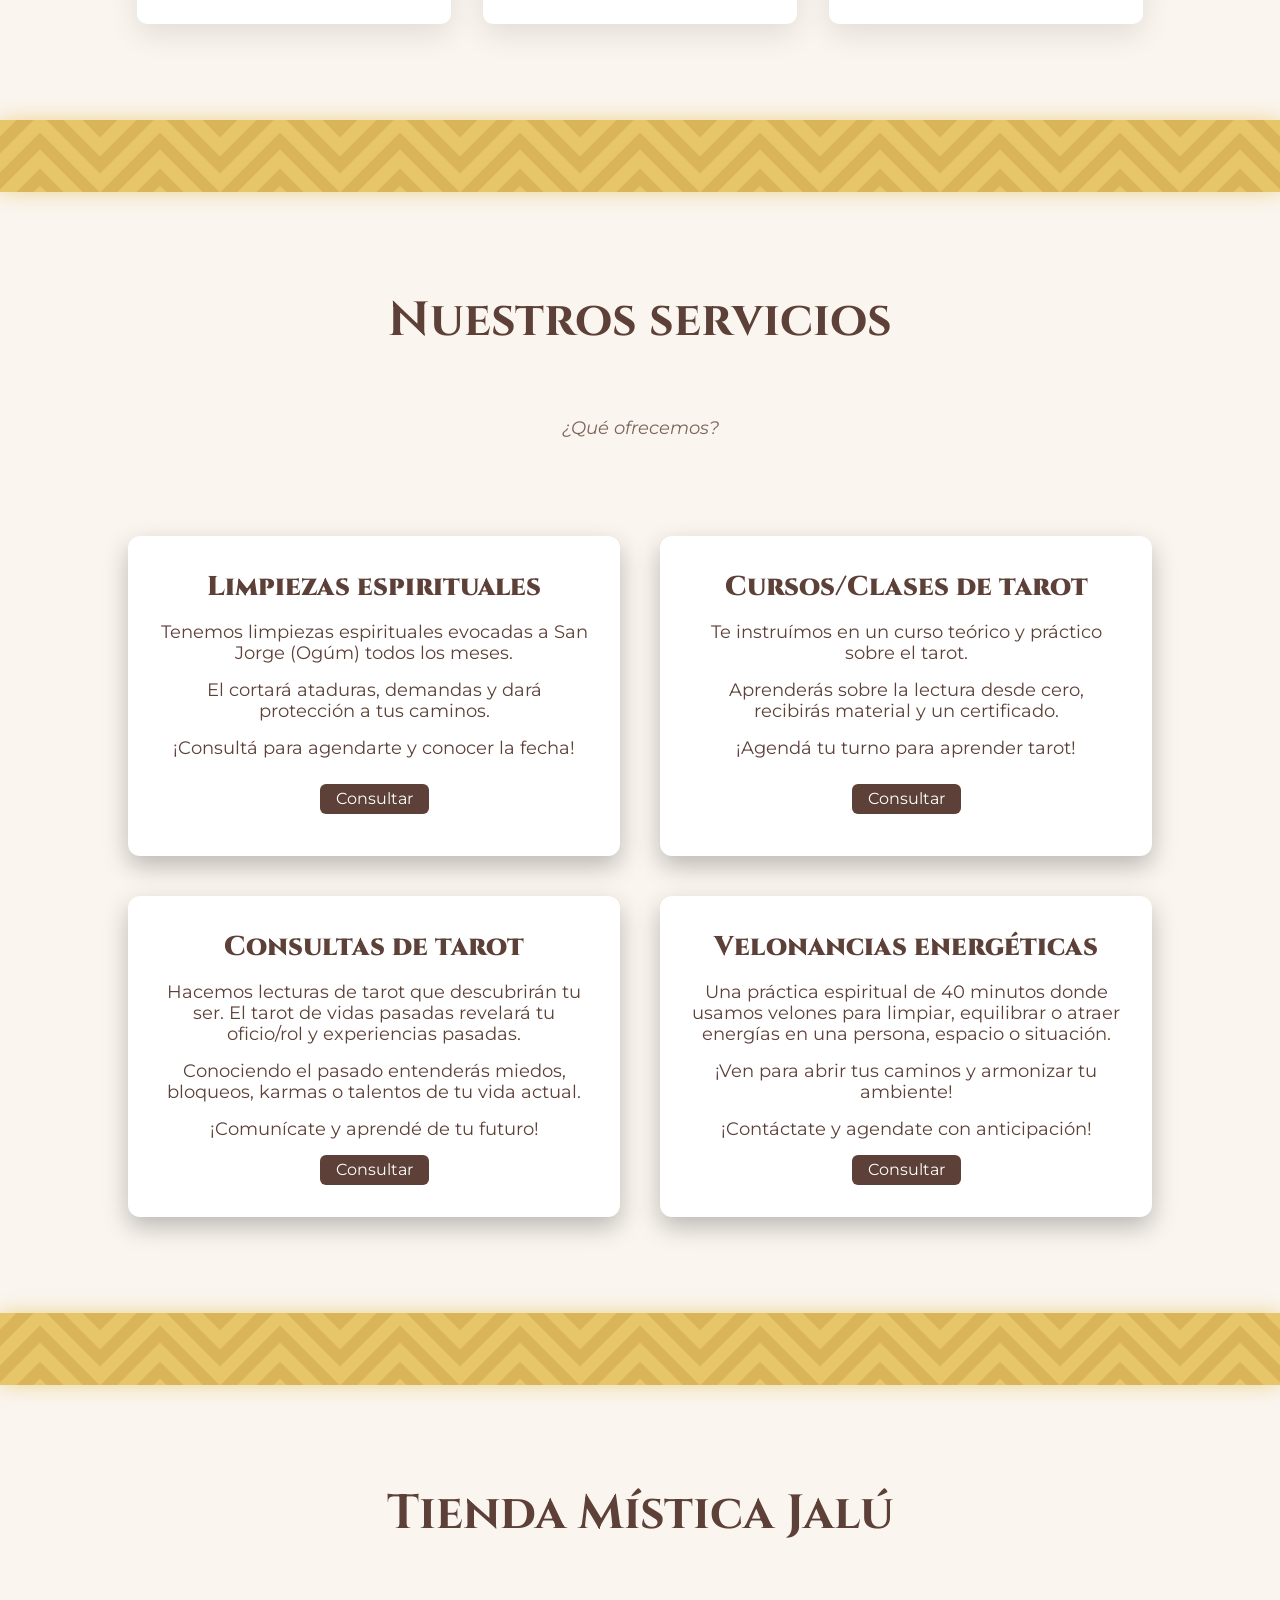
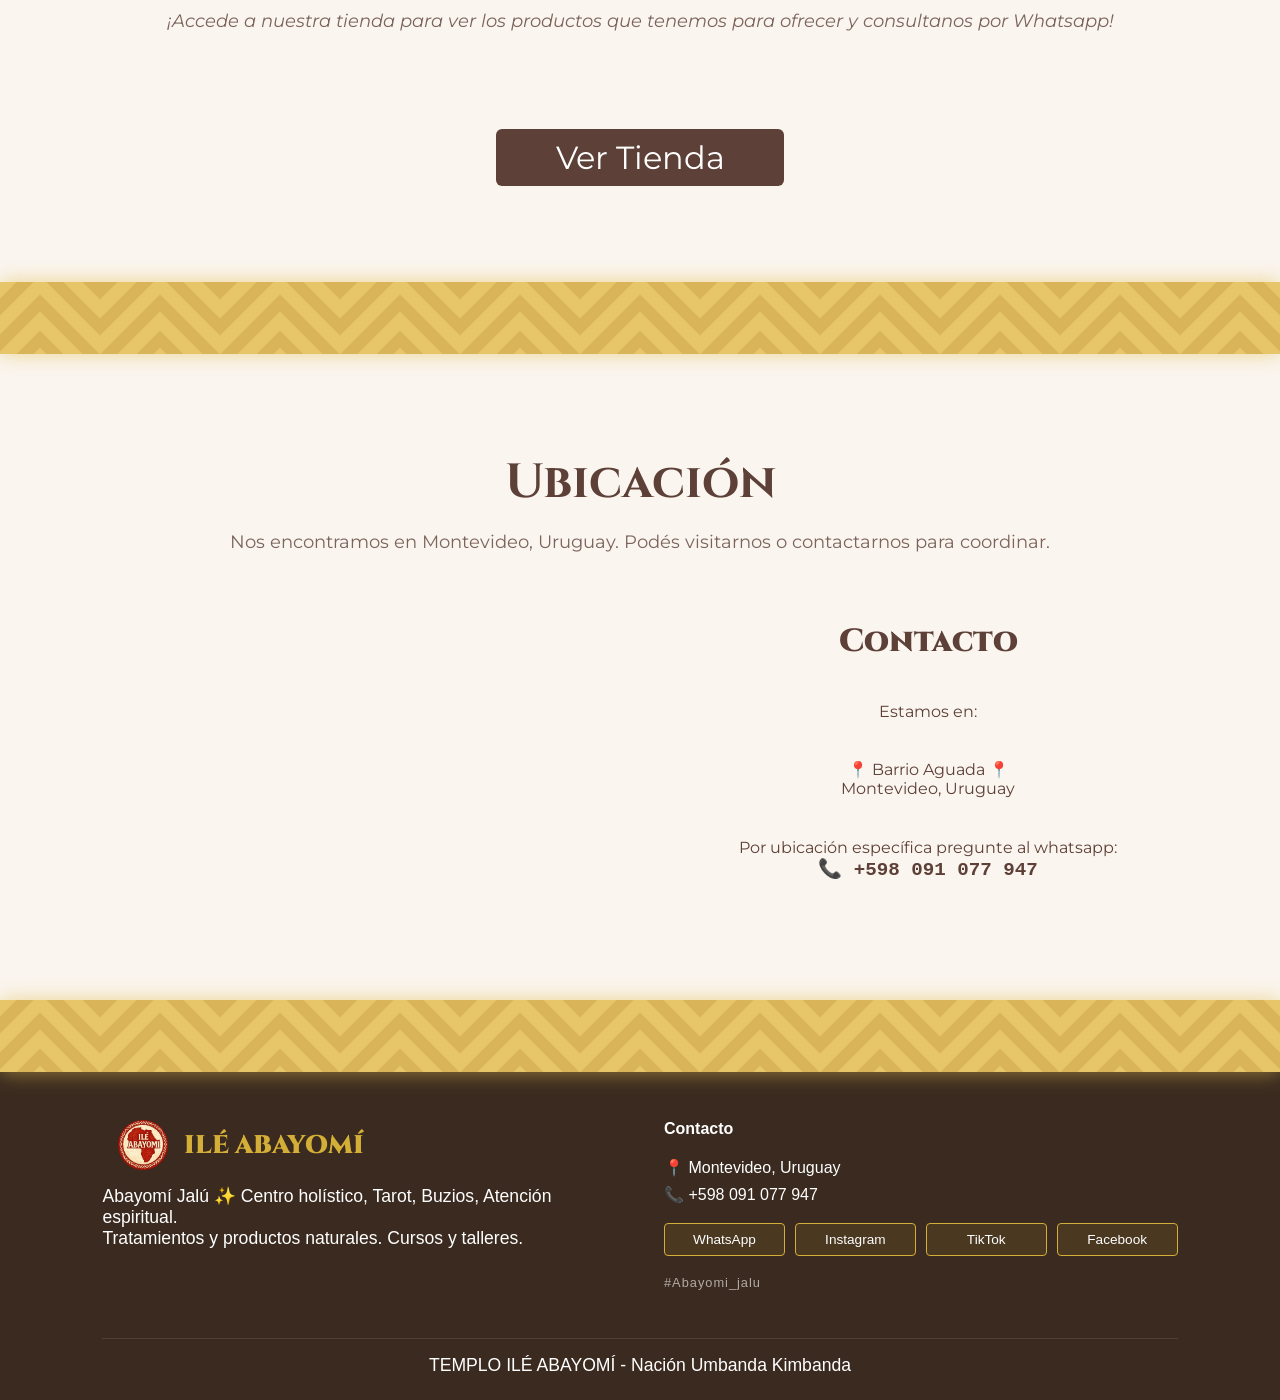
==== commit a313bf58: "Update index.html" ====
--- a/index.html
+++ b/index.html
@@ -1,5 +1,5 @@
 <!DOCTYPE html>
-<html lang="es">
+<html lang="es-UY">
 <head>
     <meta charset="UTF-8">
     <meta name="viewport" content="width=device-width, initial-scale=1.0">
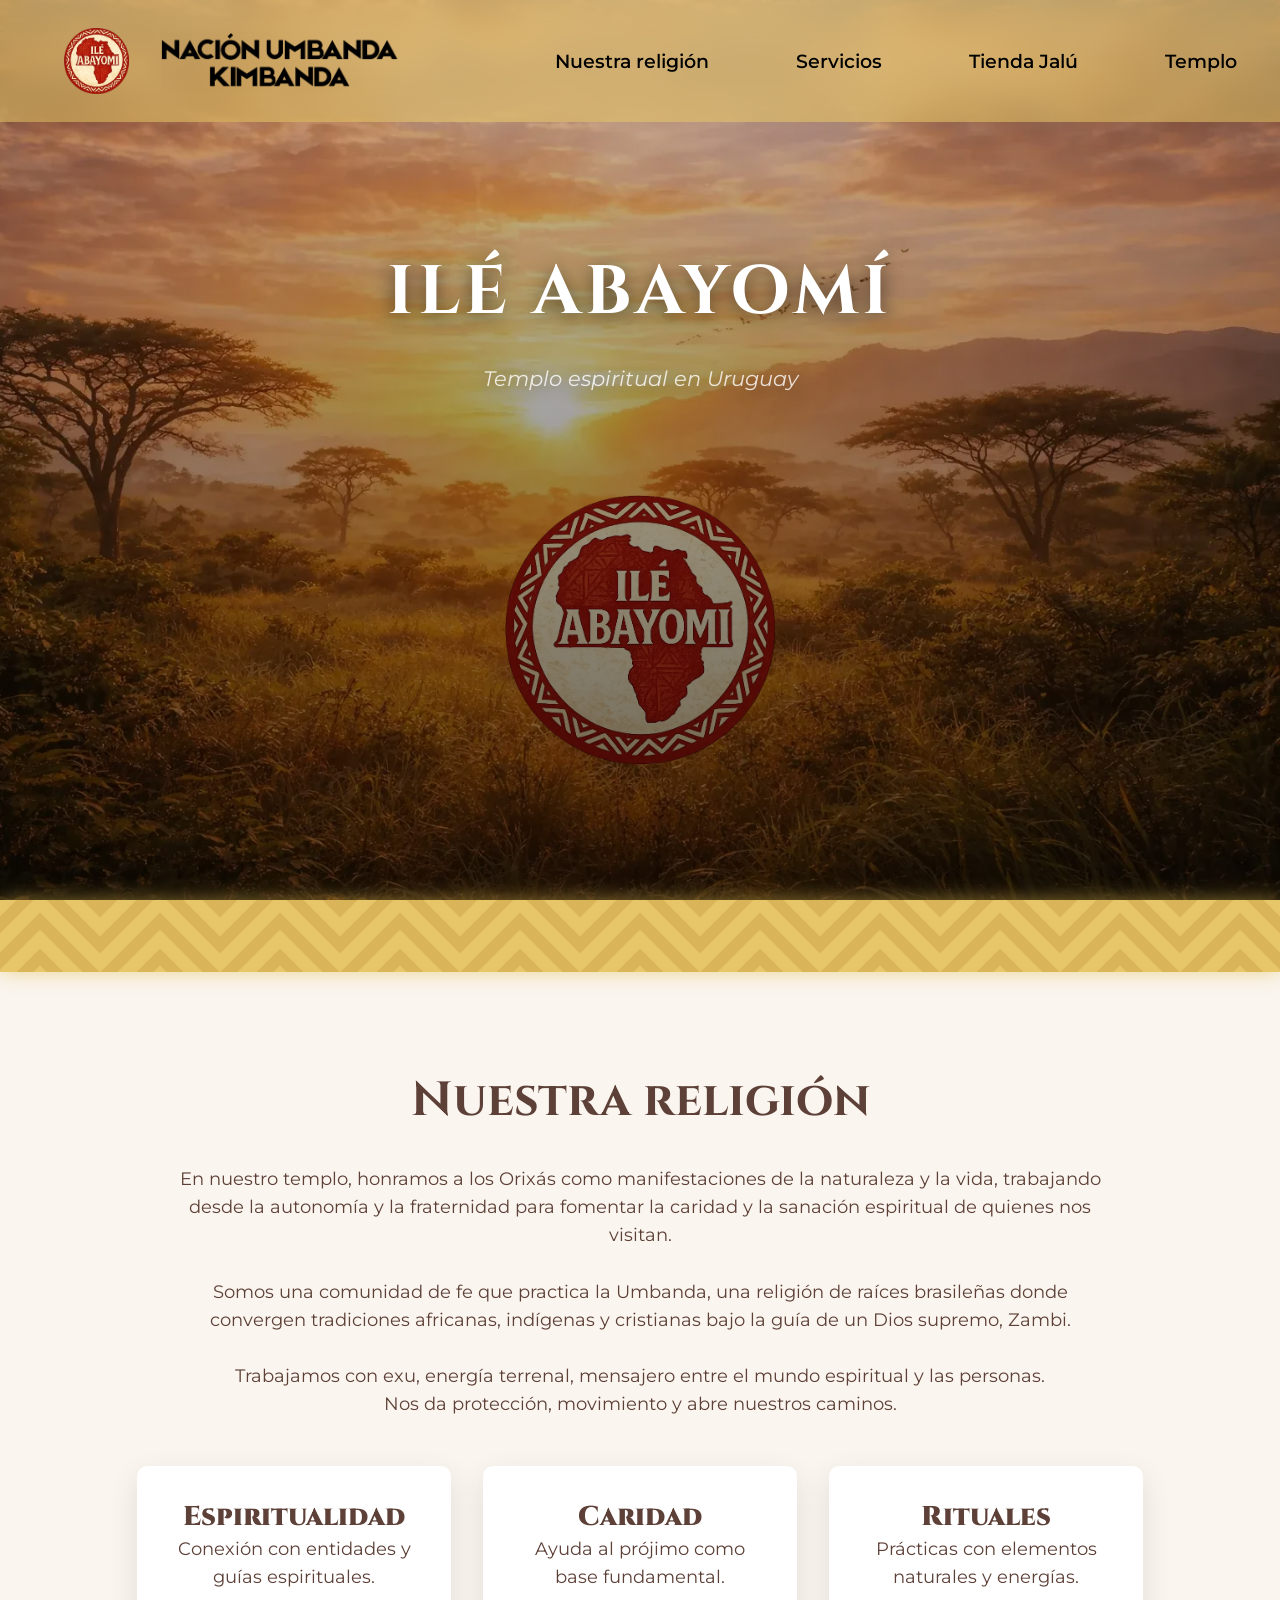
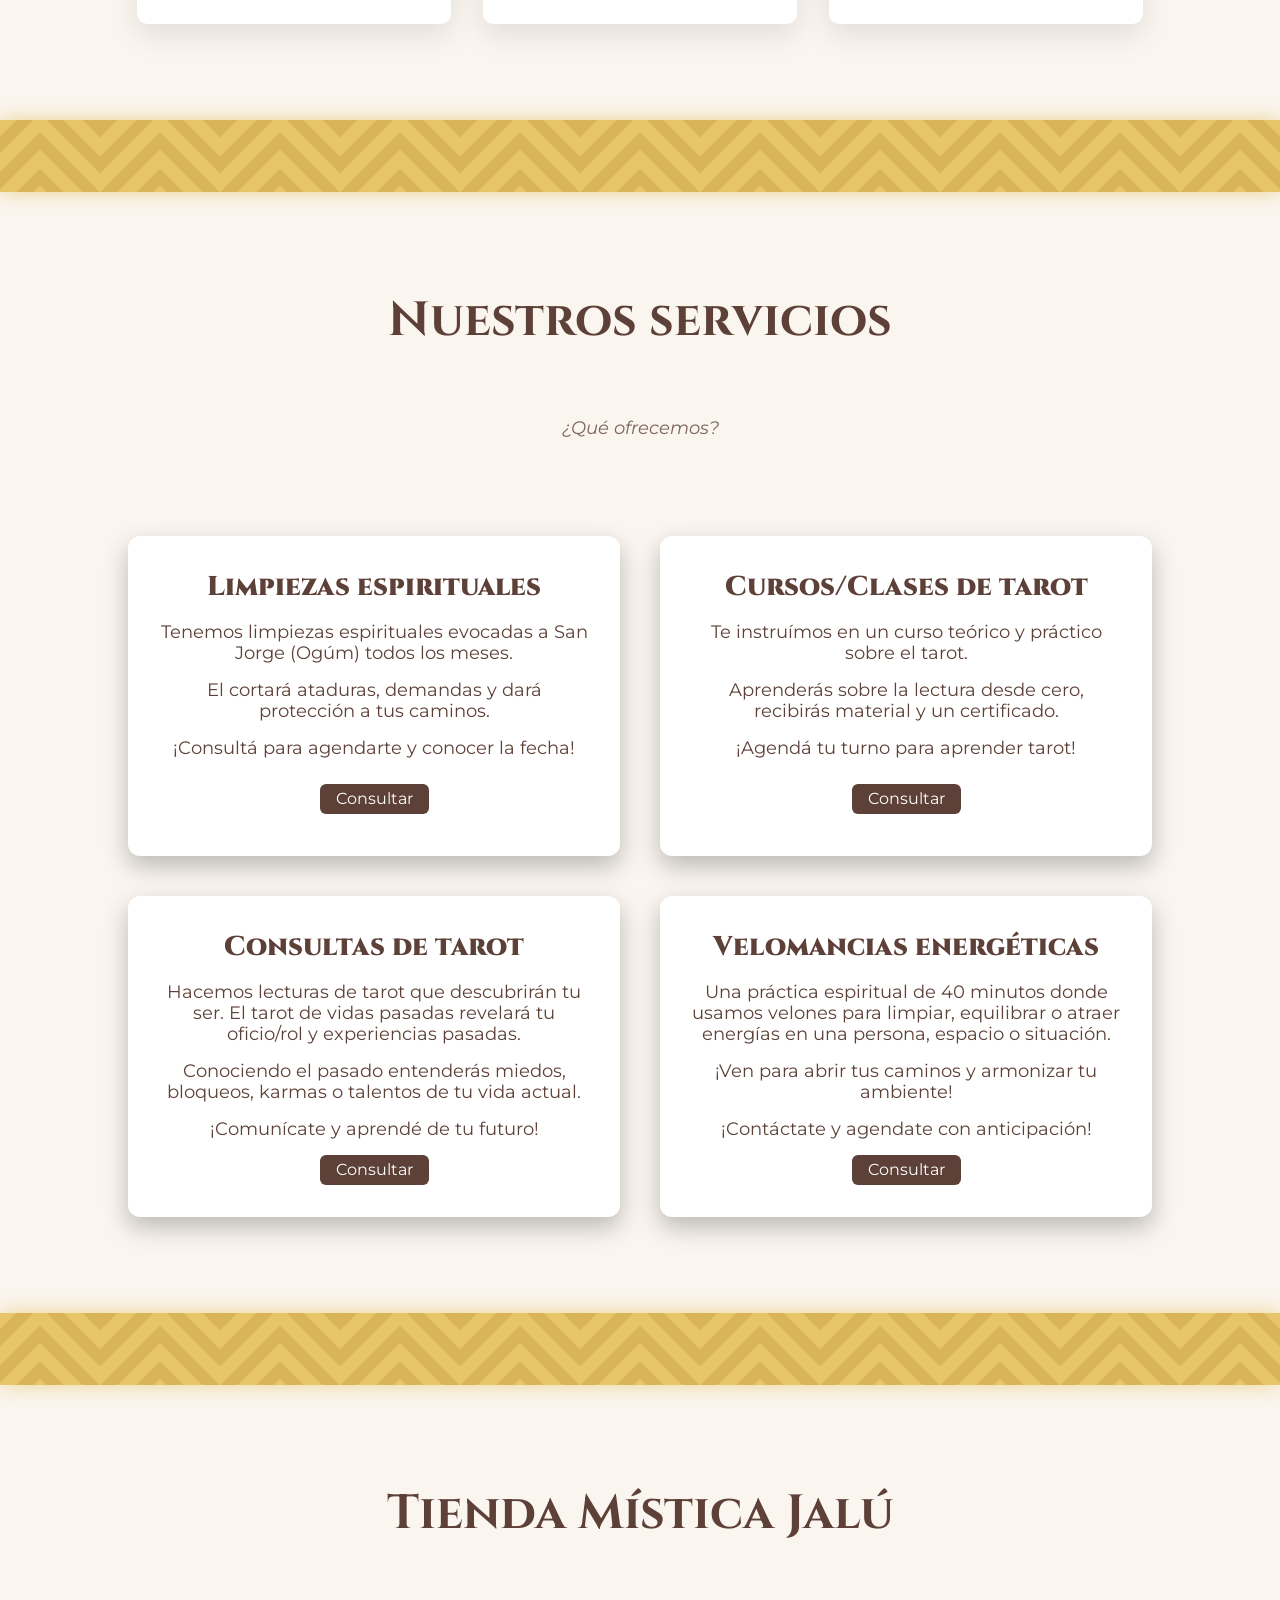
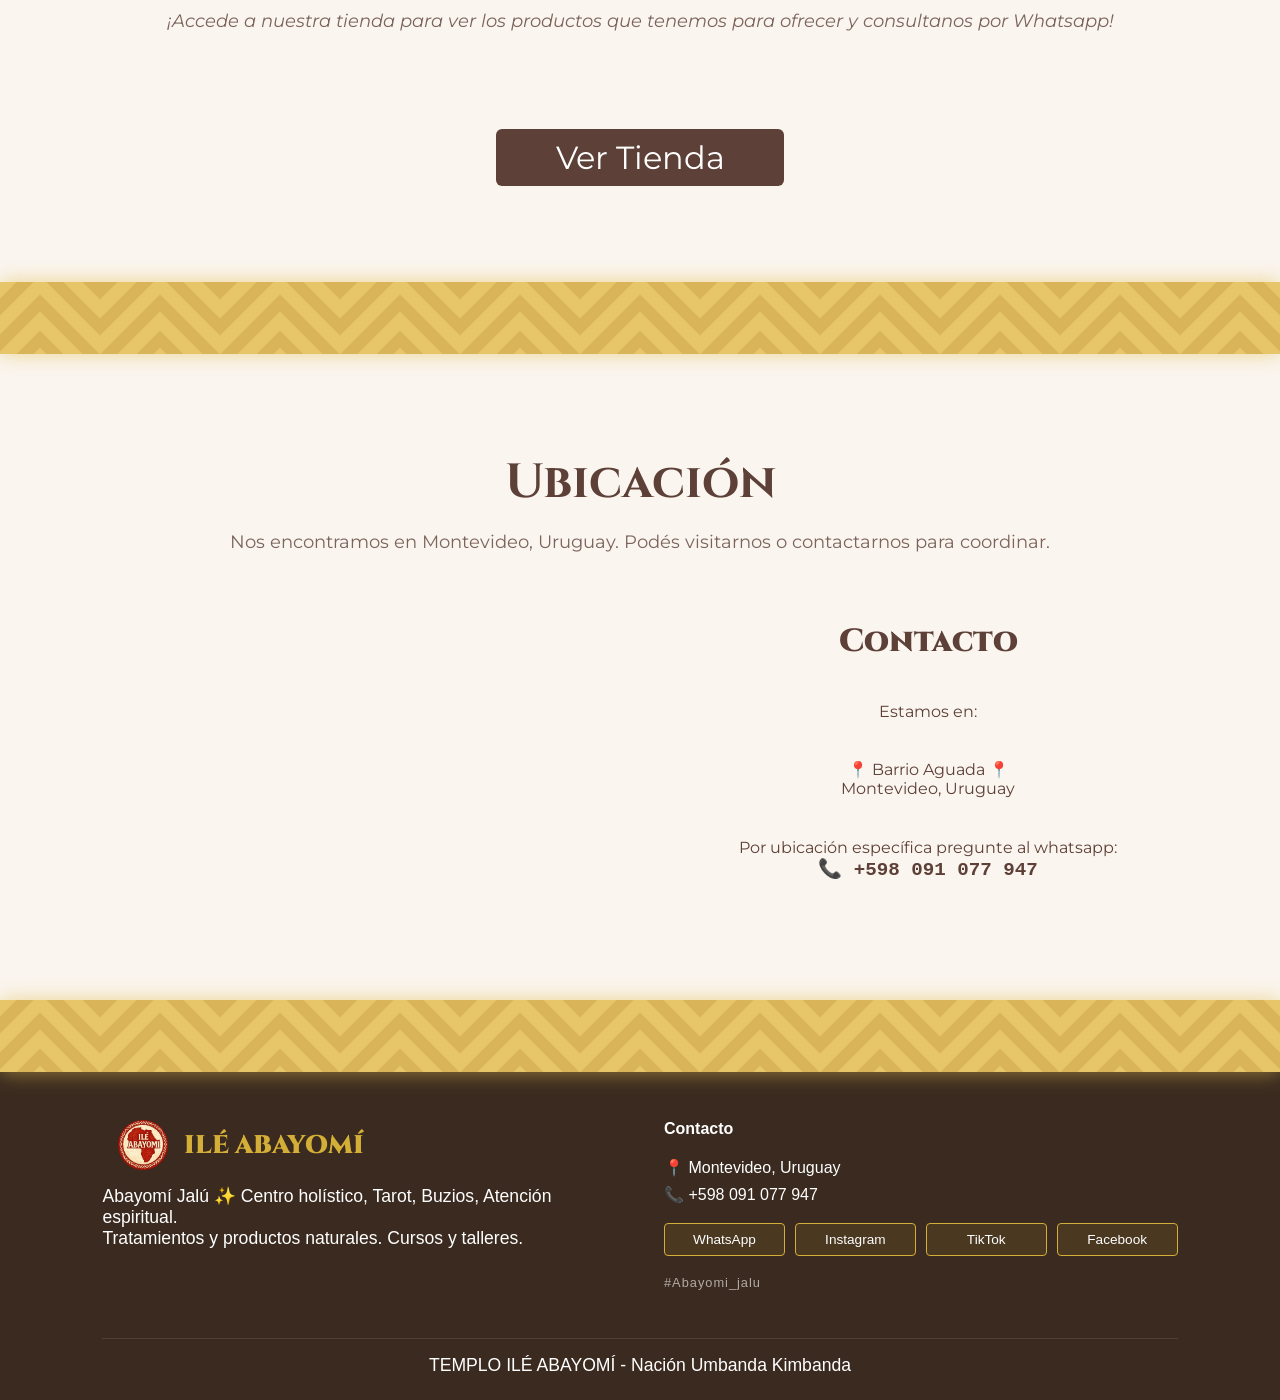
==== commit 28d89866: "Update index.html" ====
--- a/index.html
+++ b/index.html
@@ -10,7 +10,15 @@
     
     <link rel="preconnect" href="https://fonts.googleapis.com">
     <link rel="preconnect" href="https://fonts.gstatic.com" crossorigin>
-    <link href="https://fonts.googleapis.com/css2?family=Cinzel:wght@400;700&family=Montserrat:wght@400;700;900&display=swap" rel="stylesheet">
+    
+    <link rel="preload" as="style" href="https://fonts.googleapis.com/css2?family=Cinzel:wght@400;700&family=Montserrat:wght@400;700;900&display=swap">
+    
+    <link rel="stylesheet" href="https://fonts.googleapis.com/css2?family=Cinzel:wght@400;700&family=Montserrat:wght@400;700;900&display=swap" media="print" onload="this.media='all'">
+    
+    <noscript>
+      <link rel="stylesheet" href="https://fonts.googleapis.com/css2?family=Cinzel:wght@400;700&family=Montserrat:wght@400;700;900&display=swap">
+    </noscript>
+    
     <link rel="preload" as="image" href="assets/img/hero.webp" fetchpriority="high">
     <link rel="stylesheet" href="style.css">
 
@@ -127,7 +135,7 @@
                 </div>
 
                 <div class="servicio">
-                    <h3>Velonancias energéticas</h3>
+                    <h3>Velomancias energéticas</h3>
                     <p>Una práctica espiritual de 40 minutos donde usamos velones para limpiar, equilibrar o atraer energías en una persona, espacio o situación.</p>
                     <p>¡Ven para abrir tus caminos y armonizar tu ambiente!</p>
                     <p>¡Contáctate y agendate con anticipación!</p>
